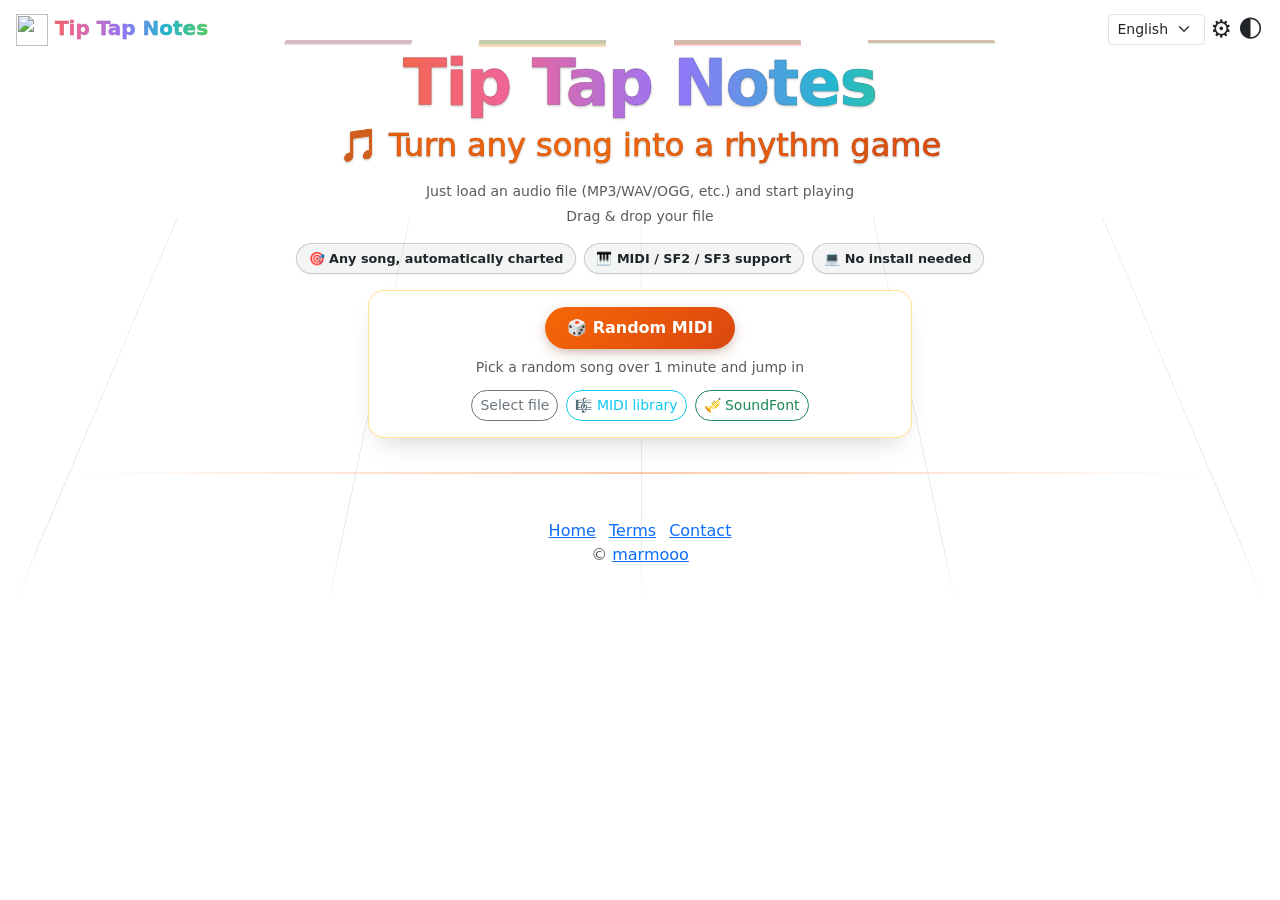
==== src/index.html @ 255fb00b "URL loader" ====
<!DOCTYPE html>
<html lang="en">
  <head>
    <meta charset="utf-8">
    <meta name="viewport" content="width=device-width, initial-scale=1">
    <title>Tip Tap Notes</title>
    <meta name="description" content="A browser-based falling-note rhythm game that automatically generates charts just by loading music files (MP3/WAV/OGG, etc.). Built around tap notes. You can also play MIDI files directly and change the sound source using SoundFonts (SF2/SF3).">
    <meta property="og:title" content="Tip Tap Notes">
    <meta property="og:description" content="A browser-based falling-note rhythm game that automatically generates charts just by loading music files (MP3/WAV/OGG, etc.). Built around hold notes. You can also play MIDI files directly and change the sound source using SoundFonts (SF2/SF3).">
    <meta property="og:type" content="website">
    <meta name="twitter:card" content="summary_large_image">
    <script>
      (function() {
        const saved = localStorage.getItem("darkMode");
        const prefersDark = globalThis.matchMedia("(prefers-color-scheme: dark)").matches;
        const theme = saved || (prefersDark ? "dark" : "light");
        document.documentElement.setAttribute("data-bs-theme", theme);
      })();
    </script>
    <!-- Global site tag (gtag.js) - Google Analytics -->
    <script async src="https://www.googletagmanager.com/gtag/js?id=G-F2179JXDYY"></script>
    <script>
      window.dataLayer = window.dataLayer || [];
      function gtag(){dataLayer.push(arguments);}
      gtag('js', new Date());
      gtag('config', 'G-F2179JXDYY');
    </script>
    <link rel="icon" type="image/png" href="/tip-tap-notes/favicon/favicon.png">
    <link rel="icon" type="image/svg+xml" href="/tip-tap-notes/favicon/favicon.svg">
    <link rel="apple-touch-icon" sizes="180x180" href="/tip-tap-notes/favicon/apple-touch-icon.png">
    <link rel="manifest" href="/tip-tap-notes/favicon/site.webmanifest">
    <link rel="alternate" href="https://marmooo.github.io/tip-tap-notes/" hreflang="x-default">
    <link rel="alternate" href="https://marmooo.github.io/tip-tap-notes/ja/" hreflang="ja">
    <link rel="alternate" href="https://marmooo.github.io/tip-tap-notes/en/" hreflang="en">
    <link class="drop-inline-css" href="https://cdn.jsdelivr.net/npm/bootstrap@5.3.8/dist/css/bootstrap.min.css" rel="stylesheet" crossorigin="anonymous">
    <link class="drop-inline-css" id="iosTouchGuardsStyle" rel="stylesheet" href="/tip-tap-notes/ios-touch-guards.css">
    <style>
      body { min-height: 100dvh; overflow: hidden; }

      #libraryColumns {
        display: flex;
        justify-content: flex-end;
      }

      .table-columns {
        position: relative;
      }
      .table-columns summary {
        cursor: pointer;
        user-select: none;
        list-style: none;
        padding: 0.375rem 0.75rem;
        border: 1px solid var(--bs-border-color);
        border-radius: var(--bs-border-radius);
        background: var(--bs-body-bg);
      }
      .table-columns summary::-webkit-details-marker {
        display: none;
      }
      .table-columns summary::after {
        content: " ▼";
        font-size: 0.75em;
      }
      .table-columns[open]
        summary::after {
        content: " ▲";
      }
      .table-columns ul {
        position: absolute;
        top: calc(100% + 4px);
        right: 0;
        min-width: 180px;
        margin: 0;
        padding: 8px;
        list-style: none;
        border: 1px solid var(--bs-border-color);
        border-radius: var(--bs-border-radius);
        background: var(--bs-body-bg);
        box-shadow: 0 4px 12px rgb(0 0 0 / 0.1);
        z-index: 1000;
      }
      .table-columns li + li {
        margin-top: 6px;
      }
      .table-columns-label {
        display: flex;
        align-items: center;
        gap: 8px;
        cursor: pointer;
      }

      /* Navbar logo: colorful with the same palette as falling notes.
         Outline so it stays readable regardless of background (same idea as top-screen title). */
      .brand-logo {
        background: linear-gradient(90deg,
          #f76707 0%, #f06595 30%, #9775fa 55%, #22b8cf 78%, #51cf66 100%);
        -webkit-background-clip: text; background-clip: text; color: transparent;
        -webkit-text-stroke: 0.4px rgba(0, 0, 0, 0.15);
      }
      html[data-bs-theme="dark"] .brand-logo {
        -webkit-text-stroke: 0.4px rgba(0, 0, 0, 0.35);
        filter: drop-shadow(0 0 10px rgba(151, 117, 250, 0.2));
      }
      @supports not ((background-clip: text) or (-webkit-background-clip: text)) {
        .brand-logo { color: var(--bs-warning); background: none; }
      }

      .gameLayer {
        position: absolute; width: 100%; height: 100%;
        pointer-events: none; touch-action: none;
      }
      #uiCanvas { pointer-events: auto; outline: none; }

      /* ===== HUD stack: pause button / track attribution / score =====
         A single CSS Grid replaces the old absolute-position + JS height-sync
         (--attr-h) approach. Grid's "auto" tracks size themselves to each
         item's real rendered width/height, so pause and score never overlap
         attribution regardless of font metrics (no rem guessing needed), and
         no JS has to measure anything to keep them from colliding.
         Wide screens: one row [pause | attribution (flexible) | score].
         Narrow/short screens: attribution on its own full-width row above,
         pause/score sharing the row below (media query only swaps the grid
         template; no JS involved). */
      #hudStack {
        position: absolute;
        top: var(--topbar-h, 48px);
        left: 0.625rem;
        right: 0.625rem;
        z-index: 6;
        display: grid;
        grid-template-columns: auto 1fr auto;
        grid-template-areas: "pause attr score";
        align-items: start;
        column-gap: 0.5rem;
        pointer-events: none;
      }
      #hudStack > * { pointer-events: none; }
      #btnPause { grid-area: pause; pointer-events: auto; }
      #trackAttribution { grid-area: attr; }
      #scoreDisplay { grid-area: score; }

      #trackAttribution {
        margin-top: 0.2rem;
        padding: 0.2rem 0.45rem;
        border-radius: 0.4rem;
        text-align: center;
        min-width: 0; /* allow the grid item to shrink below content width for ellipsis */
        background: color-mix(in srgb, var(--bs-body-bg) 38%, transparent);
        backdrop-filter: blur(4px);
        -webkit-backdrop-filter: blur(4px);
        box-shadow: none;
        line-height: 1.2;
      }
      #trackAttribution.hidden { display: none !important; }
      #trackAttribution a {
        pointer-events: auto;
        color: inherit;
        text-decoration: underline;
        text-underline-offset: 2px;
      }
      #trackAttrTitle {
        font-weight: 700;
        white-space: nowrap;
        overflow: hidden;
        text-overflow: ellipsis;
      }
      #trackAttrMeta {
        color: var(--bs-secondary-color);
        white-space: nowrap;
        overflow: hidden;
        text-overflow: ellipsis;
      }
      #trackAttrMeta .sep::before {
        content: " · ";
        opacity: 0.7;
      }

      /* Score HUD, formerly drawn on Canvas (ctx.fillText); now a DOM element so
         the browser lays it out for real instead of us guessing its pixel width.
         Same look as before: bold monospace, colored via --score-color (set from
         JS to mirror rhythm-game.js's accentColor||uiColor), no glow (the canvas
         version didn't glow the score either -- only combo does). */
      #scoreDisplay {
        margin-top: 0.2rem;
        padding-right: 0.2rem;
        font: bold 1.15rem/1.2 monospace;
        color: var(--score-color, currentColor);
        text-align: right;
        white-space: nowrap;
      }
      #scoreDisplay.hidden { display: none !important; }

      /* Narrow / short: attribution full-width on its own row; pause/score below it */
      @media (max-width: 576px), (max-height: 420px) {
        #hudStack {
          grid-template-columns: auto 1fr;
          grid-template-rows: auto auto;
          grid-template-areas:
            "attr  attr"
            "pause score";
          row-gap: 0.3rem;
        }
        #trackAttribution {
          padding: 0.15rem 0.4rem;
          background: color-mix(in srgb, var(--bs-body-bg) 32%, transparent);
        }
      }

      #canvasWrap {
        position: relative; overflow: hidden;
        background-color: var(--bs-body-bg);
        /* Always full viewport width: cancel parent .container-fluid.px-2 left/right padding
           (0.5rem). Height is fixed to full screen (see setWrapHeight()).
           #topnav is position:fixed and floats above the canvas only; it no longer
           consumes layout height, so canvasWrap does not need to subtract it
           (to gain a bit more play area on short devices like iPhone SE landscape). */
        margin-left: -0.5rem;
        margin-right: -0.5rem;
        width: calc(100% + 1rem);
      }

      /* ===== TOP BAR: transparent nav floating above the canvas =====
         position:fixed takes it out of layout so canvasWrap stays full-screen.
         Background is bg-transparent (HTML class); here we only handle
         position/z-index and click-through (gaps pass through to canvas;
         logo and buttons receive clicks). */
      #topnav {
        position: fixed; top: 0; left: 0; right: 0; z-index: 20;
      }
      .backgroundLayer {
        position: absolute; top: 0; left: 0; width: 100%; height: 100%;
        object-fit: cover; object-position: center; pointer-events: none;
      }

      .overlay {
        position: absolute; inset: 0;
        display: flex; flex-direction: column;
        align-items: center; justify-content: center;
        /* High opacity and uniform full-screen so text stays readable
           even when a background image/video is loaded (no center-only fade). */
        background-color: rgba(var(--bs-body-bg-rgb), 0.8);
        z-index: 10;
      }
      .overlay.hidden { display: none; }

      /* ===== Start screen (top screen) hero effect =====
         Preview the real game view (4 lanes, perspective, notes falling from above)
         as the top-screen background so the player sees what is coming before reading.
         Light mode: crisp high-contrast base styles (blur glow is almost invisible).
         Dark mode (data-bs-theme="dark"): add glow effects on top. */
      #screenStart { position: relative; isolation: isolate; }

      /* Tip Tap Notes logo heading (h1). Same palette as navbar .brand-logo,
         scaled up for the hero. */
      .hero-logo {
        margin: 0;
        font-size: clamp(2rem, 7vw + 1rem, 4rem);
        font-weight: 800; letter-spacing: -0.02em; line-height: 1.1;
      }
      @supports (background-clip: text) or (-webkit-background-clip: text) {
        .hero-logo {
          background: linear-gradient(90deg,
            #f76707 0%, #f06595 30%, #9775fa 55%, #22b8cf 78%, #51cf66 100%);
          -webkit-background-clip: text; background-clip: text; color: transparent;
          -webkit-text-stroke: 0.6px rgba(0, 0, 0, 0.18);
          filter: drop-shadow(0 1px 1px rgba(0, 0, 0, 0.25));
        }
      }
      @supports not ((background-clip: text) or (-webkit-background-clip: text)) {
        .hero-logo { color: var(--bs-warning); }
      }

      @supports (background-clip: text) or (-webkit-background-clip: text) {
        #screenStart .hero-title {
          background: linear-gradient(120deg, #e8590c 0%, #f76707 45%, #d9480f 100%);
          -webkit-background-clip: text; background-clip: text; color: transparent;
          /* Thin stroke + short hard shadow so outline stays clear on any bg image/video. */
          -webkit-text-stroke: 0.6px rgba(0, 0, 0, 0.18);
          filter: drop-shadow(0 1px 1px rgba(0, 0, 0, 0.25));
        }
      }

      #startFeatureBadges .feature-chip {
        display: inline-flex; align-items: center; gap: .4em;
        padding: .4em .9em; border-radius: 999px;
        font-size: .8rem; font-weight: 600;
        color: var(--bs-body-color);
        background: color-mix(in srgb, currentColor 5%, transparent);
        border: 1px solid color-mix(in srgb, currentColor 20%, transparent);
        box-shadow: 0 1px 2px rgba(0, 0, 0, 0.05);
      }

      #selectPanel {
        position: relative;
        background: color-mix(in srgb, var(--bs-body-bg) 92%, transparent);
        border: 1px solid color-mix(in srgb, var(--bs-warning) 45%, transparent) !important;
        border-radius: 1rem !important;
        box-shadow: 0 12px 30px -14px rgba(0, 0, 0, 0.25);
        transition: border-color 120ms ease, background-color 120ms ease,
                    box-shadow 120ms ease;
      }
      #selectPanel.drag-active {
        border-color: var(--bs-warning) !important;
        background: color-mix(in srgb, var(--bs-warning) 8%, var(--bs-body-bg));
        box-shadow: 0 0 0 3px color-mix(in srgb, var(--bs-warning) 18%, transparent);
      }
      #selectPanel.drag-active::after {
        content: "Drop here";
        position: absolute;
        inset: 0;
        display: flex;
        align-items: center;
        justify-content: center;
        border-radius: inherit;
        background: color-mix(in srgb, var(--bs-body-bg) 75%, transparent);
        color: var(--bs-warning-text-emphasis);
        font-weight: 600;
        pointer-events: none;
      }
      /* Primary CTA on start screen: Random MIDI */
      #btnRandomMidiStart {
        background: linear-gradient(135deg, #f76707, #d9480f);
        border: none; color: #fff;
        box-shadow: 0 4px 14px -4px rgba(120, 53, 15, 0.55);
        font-weight: 700;
        padding: 0.55rem 1.35rem;
      }
      #btnRandomMidiStart:hover, #btnRandomMidiStart:focus {
        background: linear-gradient(135deg, #fd7e14, #d9480f);
        color: #fff;
      }
      #btnRandomMidiStart:disabled {
        opacity: 0.75;
      }
      @media (prefers-reduced-motion: no-preference) {
        #btnRandomMidiStart { animation: heroPulse 2.6s ease-in-out infinite; }
      }
      @keyframes heroPulse {
        0%, 100% { box-shadow: 0 4px 14px -4px rgba(120, 53, 15, 0.55); }
        50%      { box-shadow: 0 6px 20px 0px rgba(120, 53, 15, 0.7); }
      }

      /* ---- Dark mode: add glow / glass effects ---- */
      html[data-bs-theme="dark"] .hero-logo {
        -webkit-text-stroke: 0.6px rgba(0, 0, 0, 0.35);
        filter: drop-shadow(0 2px 18px rgba(151, 117, 250, 0.25));
      }
      html[data-bs-theme="dark"] #screenStart .hero-title {
        background: linear-gradient(120deg, #ffe066 0%, #ffb703 45%, #fb8500 100%);
        -webkit-background-clip: text; background-clip: text;
        -webkit-text-stroke: 0.6px rgba(0, 0, 0, 0.35);
        filter: drop-shadow(0 2px 16px rgba(251, 133, 0, 0.25));
      }
      html[data-bs-theme="dark"] #selectPanel {
        background: color-mix(in srgb, var(--bs-body-bg) 55%, transparent);
        backdrop-filter: blur(10px);
        box-shadow: 0 12px 40px -16px rgba(0, 0, 0, 0.45),
                    0 0 0 1px color-mix(in srgb, var(--bs-warning) 8%, transparent) inset;
      }
      html[data-bs-theme="dark"] #btnRandomMidiStart {
        background: linear-gradient(135deg, #ffb703, #fb8500);
        box-shadow: 0 4px 18px -4px rgba(251, 133, 0, 0.65);
        animation-name: heroPulseDark;
      }
      html[data-bs-theme="dark"] #btnRandomMidiStart:hover,
      html[data-bs-theme="dark"] #btnRandomMidiStart:focus {
        background: linear-gradient(135deg, #ffc93c, #fb8500);
        color: #fff;
      }
      @keyframes heroPulseDark {
        0%, 100% { box-shadow: 0 4px 18px -4px rgba(251, 133, 0, 0.65); }
        50%      { box-shadow: 0 6px 26px 2px rgba(251, 133, 0, 0.85); }
      }

      .lane-key-chip {
        display: inline-block; width: 2.2em; height: 2.2em;
        line-height: 2.2em; text-align: center; border-radius: 6px;
        font-family: monospace; font-weight: bold; font-size: 1.05em;
        border: 1px solid transparent;
        margin: 2px;
        /* --lane-color is set per lane by JS (renderKeyHints).
           color / background mix currentColor (auto light/dark) with lane color
           via color-mix so contrast stays consistent in both themes. */
        --lane-color: currentColor;
        background: color-mix(in srgb, var(--lane-color) 20%, transparent);
        border-color: var(--lane-color);
        color: color-mix(in srgb, var(--lane-color) 65%, currentColor 35%);
      }

      .grade-badge { font-size: 3.5rem; font-weight: 900; line-height: 1; }
      .grade-S { color: #ffe066; text-shadow: 0 0 20px #ffe066; }
      .grade-A { color: #66ffcc; text-shadow: 0 0 20px #66ffcc; }
      .grade-B { color: #66ccff; text-shadow: 0 0 20px #66ccff; }
      .grade-C { color: #ff9966; text-shadow: 0 0 20px #ff9966; }
      .grade-D { color: #ff6666; text-shadow: 0 0 20px #ff6666; }

      /* Generic hide class (used for MIDI player / audio transport switching) */
      .hidden { display: none !important; }

      /* Audio-mode hint (readyHintAudio): switchMode() sets html[data-mode];
         show only when in audio mode. */
      [data-hint-mode] { display: none; }
      html[data-mode="audio"] [data-hint-mode="audio"] {
        display: block;
      }

      .border-dashed { border-style: dashed !important; }

      .lane-color-grid { display: flex; flex-wrap: wrap; gap: 6px; }
      .lane-color-grid label {
        display: flex; flex-direction: column; align-items: center; gap: 2px; width: 40px;
      }
      .lane-color-grid input[type=color] {
        width: 100%; height: 32px; padding: 2px; border-radius: 4px; cursor: pointer;
      }

      .lane-key-input { width: 2.4em; height: 2.4em; padding: 0; font-size: 1.1em; }

      .lane-input-wrap {
        display: flex; flex-direction: column; align-items: center; gap: 0.25rem;
      }

      #resultTable td { padding: 2px 14px; }
      #resultTable .label { color: var(--bs-secondary-color); }

      audio#player { width: 100%; height: 36px; }
      #analyzingProgressWrap { width: 240px; }
    </style>

    <!-- Styles dedicated to the top-screen “falling notes” effect.
         Same perspective as the real game: trapezoid grows larger toward the front.
         Colors/opacity are light-mode base; dark mode (data-bs-theme="dark") adds stronger glow. -->
    <style id="heroFallingNotesStyle">
      .hero-bg {
        position: absolute; inset: 0; z-index: -1;
        overflow: hidden; pointer-events: none;
        /* Avoid a hard band mid-screen: no center mask; keep overall thin uniform opacity.
           Soft fade only at top and bottom edges. */
        -webkit-mask-image: linear-gradient(to bottom, transparent 0%, black 8%, black 92%, transparent 100%);
        mask-image: linear-gradient(to bottom, transparent 0%, black 8%, black 92%, transparent 100%);
      }
      .hero-lanes {
        position: absolute; left: 50%; bottom: -6%;
        width: 100%; height: 150%;
        transform: translateX(-50%) perspective(1800px) rotateX(50deg);
        transform-origin: bottom center;
        display: flex; gap: 3px;
      }
      .hero-lane {
        flex: 1; position: relative;
        border-left: 1px solid color-mix(in srgb, currentColor 10%, transparent);
      }
      .hero-lane:last-child { border-right: 1px solid color-mix(in srgb, currentColor 10%, transparent); }

      /* Note body: just a rectangle of constant size moving top: -70% → 112% at fixed speed
         (same as the real game: shared speed, no overtaking).
         Looking smaller farther / larger nearer is purely from the parent .hero-lanes
         perspective(1800px) rotateX(50deg) plane transform — not per-note scale or clip-path.
         perspective was originally 500px, which put the vanishing point well below the top
         of the screen so notes never appeared to emerge from the very top no matter how far
         top was extended. Widening to 1800px pushes the vanishing point off the top of the
         screen so top: -70% can be used as “appear near the top edge”
         (rotateX was strengthened from 42° to 50° to restore trapezoid narrowing after
         the vanishing point was pushed up; perspective also went 1400→1800px for headroom
         on tall screens so the vanishing point stays off-screen).
         --note-h (subtle length variation of tap notes) and --note-color are set per note
         in HTML; CSS only consumes them. We do not vary trapezoid angle per lane
         (overkill for a background effect). */
      .hero-note {
        position: absolute; top: -70%;
        left: var(--note-l, 17%); right: var(--note-r, 17%);
        height: var(--note-h, 11px);
        border-radius: 1px;
        background: color-mix(in srgb, var(--note-color, #f76707) 28%, transparent);
      }
      .hero-judgeline {
        position: absolute; left: 6%; right: 6%; bottom: 21%; height: 2px;
        background: linear-gradient(90deg, transparent, color-mix(in srgb, #f76707 35%, transparent) 50%, transparent);
      }
      @media (prefers-reduced-motion: no-preference) {
        .hero-note {
          animation-name: heroFall;
          animation-duration: 10s; /* shared by all notes = constant speed (slow fall) */
          animation-timing-function: linear;
          animation-iteration-count: infinite;
        }
      }
      @keyframes heroFall {
        from { top: -70%; }
        to   { top: 112%; }
      }
      @media (prefers-reduced-motion: reduce) {
        .hero-note { top: 45%; }
      }

      /* ---- Dark mode: mild glow (always behind text, so keep it moderate) ---- */
      html[data-bs-theme="dark"] .hero-note {
        background: color-mix(in srgb, var(--note-color, #fb8500) 25%, transparent);
        box-shadow: 0 0 8px color-mix(in srgb, var(--note-color, #fb8500) 30%, transparent);
      }
      html[data-bs-theme="dark"] .hero-judgeline {
        background: linear-gradient(90deg, transparent, color-mix(in srgb, var(--bs-warning) 55%, transparent) 50%, transparent);
      }
    </style>
    <script data-ad-client="ca-pub-6459713332128733" async src="https://pagead2.googlesyndication.com/pagead/js/adsbygoogle.js"></script>
  </head>
  <body>

    <!-- TOP BAR -->
    <nav id="topnav" class="navbar navbar-expand bg-transparent">
      <div class="container-fluid px-3 gap-2">
        <a class="navbar-brand mb-0 fw-bold brand-logo" href="/tip-tap-notes/">
          <img alt="" src="/tip-tap-notes/favicon/favicon.svg" width="32" height="32">
          Tip Tap Notes
        </a>
        <div class="d-flex gap-1 ms-auto align-items-center">
          <select title="language" id="lang" class="form-select form-select-sm">
            <option value="ja">日本語</option>
            <option value="en" selected>English</option>
            <option value="zh">中文</option>
          </select>
          <button title="configuration" id="btnSettings"    class="fs-4 btn p-0">⚙</button>
          <button title="toggle dark-mode" id="toggleDarkMode" class="fs-4 btn p-0">🌓</button>
        </div>
      </div>
    </nav>

    <div class="container-fluid px-2">

      <!-- Native <audio> for playback. GUI is hidden; used only as the internal playback engine
           (controls are the large center button, top-left pause button, and Space key). -->
      <audio id="player" preload="auto" hidden></audio>

      <!-- Game canvas -->
      <div id="canvasWrap">
        <img id="backgroundImage" class="backgroundLayer" hidden>
        <video id="backgroundVideo" class="backgroundLayer" hidden loop muted autoplay playsinline></video>
        <canvas id="noteCanvas"     class="gameLayer"></canvas>
        <canvas id="particleCanvas" class="gameLayer"></canvas>
        <canvas id="uiCanvas"       class="gameLayer"></canvas>

        <!-- HUD stack: pause button, track attribution, score. Laid out together as a
             CSS Grid (see #hudStack) so they never overlap and the narrow/wide reflow
             is pure CSS -- no JS height sync needed. -->
        <div id="hudStack">
          <!-- Pause button. Both MIDI and audio modes call togglePause() from this
               button (MIDI mode uses midy.pause()/resume() internally).
               SVG instead of emoji (⏸/▶) to avoid font/OS overflow or clipping on the
               round button; fixed-size SVG. Actual swap is done by ICON_PAUSE / ICON_PLAY
               via innerHTML in game.js. -->
          <button id="btnPause" type="button" title="Space to pause/resume"
                  class="btn btn-sm btn-secondary rounded-circle hidden
                         d-flex align-items-center justify-content-center"
                  style="width:2.4rem; height:2.4rem; padding:0;">
            <svg xmlns="http://www.w3.org/2000/svg" width="24" height="24"
                 viewBox="0 -960 960 960" fill="currentColor" aria-hidden="true">
              <path d="M555-200v-560h175v560H555Zm-325 0v-560h175v560H230Z"></path>
            </svg>
          </button>

          <!-- Track attribution for MIDI library works (title / composer / site / license) -->
          <div id="trackAttribution" class="small hidden" aria-live="polite">
            <div id="trackAttrTitle"></div>
            <div id="trackAttrMeta"></div>
          </div>

          <!-- Score HUD. Formerly drawn on the Canvas top-right corner
               (rhythm-game.js #drawHUD); moved to DOM so the grid can size around
               its real rendered width instead of us hard-coding an inset. Text is
               kept in sync with lastResult.score from game.js's rAF loop. -->
          <div id="scoreDisplay" class="hidden" aria-hidden="true">0000000</div>
        </div>

        <!-- Pause overlay (shown/hidden from btnPause only while playing) -->
        <div id="pauseOverlay" class="hidden"
             style="position:absolute; inset:0; z-index:4; display:flex;
                    align-items:center; justify-content:center;
                    background:rgba(0,0,0,0.45); pointer-events:none;">
          <div class="fs-2 fw-bold text-white">Paused</div>
        </div>

        <!-- Start screen (title/description always fixed; no mode-based switching) -->
        <div id="screenStart" class="overlay pt-5">
          <div class="hero-bg" aria-hidden="true">
            <div class="hero-lanes">
              <div class="hero-lane">
                <span class="hero-note" style="--note-h:14px; --note-color:#f76707; animation-delay:-0.3s;"></span>
                <span class="hero-note" style="--note-h:16px; --note-color:#22b8cf; animation-delay:-2.9s;"></span>
                <span class="hero-note" style="--note-h:19px; --note-color:#f06595; animation-delay:-6.1s;"></span>
              </div>
              <div class="hero-lane">
                <span class="hero-note" style="--note-h:12px; --note-color:#9775fa; animation-delay:-1.1s;"></span>
                <span class="hero-note" style="--note-h:27px; --note-color:#f76707; animation-delay:-3.9s;"></span>
                <span class="hero-note" style="--note-h:21px; --note-color:#51cf66; animation-delay:-7.3s;"></span>
              </div>
              <div class="hero-lane">
                <span class="hero-note" style="--note-h:24px; --note-color:#f06595; animation-delay:-1.6s;"></span>
                <span class="hero-note" style="--note-h:15px; --note-color:#22b8cf; animation-delay:-4.4s;"></span>
                <span class="hero-note" style="--note-h:22px; --note-color:#f76707; animation-delay:-8.2s;"></span>
              </div>
              <div class="hero-lane">
                <span class="hero-note" style="--note-h:18px; --note-color:#51cf66; animation-delay:-2.5s;"></span>
                <span class="hero-note" style="--note-h:13px; --note-color:#9775fa; animation-delay:-5.6s;"></span>
                <span class="hero-note" style="--note-h:12px; --note-color:#f76707; animation-delay:-9.4s;"></span>
              </div>
            </div>
            <div class="hero-judgeline"></div>
          </div>

          <div class="hero text-center px-2">
            <div class="d-none d-md-block">
              <h1 class="hero-logo mb-2">Tip Tap Notes</h1>
              <h2 id="startTitleInitial" class="hero-title mb-3">🎵 Turn any song into a rhythm game</h2>
            </div>
            <div>
              <p id="startHintInitial1" class="text-muted small mb-1">Just load an audio file (MP3/WAV/OGG, etc.) and start playing</p>
              <p id="startHintInitial2" class="text-muted small">Drag &amp; drop your file</p>
            </div>
            <div class="d-none d-md-block">
              <div id="startFeatureBadges" class="d-flex flex-wrap gap-2 justify-content-center my-2">
                <span class="feature-chip">🎯 Any song, automatically charted</span>
                <span class="feature-chip">🎹 MIDI / SF2 / SF3 support</span>
                <span class="feature-chip">💻 No install needed</span>
              </div>
            </div>
                        <!-- Primary: random MIDI for instant play. Secondary: file / library pickers. -->
            <div id="selectPanel" class="card border-secondary-subtle border-dashed mt-3 mx-auto"
                 style="max-width: 34rem;">
              <div class="card-body py-3 px-3 d-flex flex-column gap-2 align-items-center">
                <button id="btnRandomMidiStart" type="button"
                        class="btn btn-primary rounded-pill">
                  🎲 Random MIDI
                </button>
                <p class="small text-muted mb-0 text-center">
                  Pick a random song over 1 minute and jump in
                </p>
                <div class="d-flex flex-wrap gap-2 align-items-center justify-content-center mt-1">
                  <button id="selectFile" class="btn btn-outline-secondary rounded-pill btn-sm">Select file</button>
                  <input id="inputFile" type="file" accept=".mid,.midi,.sf2,.sf3,audio/*" hidden>
                  <button id="openLibrary" class="btn btn-outline-info rounded-pill btn-sm"
                          data-bs-toggle="modal" data-bs-target="#screenLibrary">🎼 MIDI library</button>
                  <button id="openSoundFontLibrary" class="btn btn-outline-success rounded-pill btn-sm"
                          data-bs-toggle="modal" data-bs-target="#soundFontLibraryModal">🎺 SoundFont</button>
                </div>
              </div>
            </div>

            <div id="keyHintStart" class="d-flex gap-1 mt-3 flex-wrap justify-content-center"></div>
          </div>

          <footer class="pt-md-5 alert text-center">
            <div class="pt-3">
              <a class="px-1" href="/">Home</a>
              <a class="px-1" href="/terms/">Terms</a>
              <a class="px-1" href="https://github.com/marmooo/tip-tap-notes">Contact</a>
            </div>
            <div class="text-muted">&copy; <a href="https://github.com/marmooo">marmooo</a>
            </div>
          </footer>
        </div>

        <!-- Ready screen -->
        <div id="screenReady" class="overlay hidden">
          <div id="playLengthToggle" class="btn-group mb-3" role="group" aria-label="Play length">
            <input type="radio" class="btn-check" name="playLength" id="playLengthShort"
                   data-length="short" autocomplete="off" checked>
            <label class="btn btn-outline-primary" for="playLengthShort">SHORT<br>(2:00)</label>

            <input type="radio" class="btn-check" name="playLength" id="playLengthOriginal"
                   data-length="original" autocomplete="off">
            <label class="btn btn-outline-primary" for="playLengthOriginal">ORIGINAL</label>
          </div>
          <button id="btnBigStart" type="button"
                  class="btn btn-primary rounded-circle fw-bold d-flex flex-column
                         align-items-center justify-content-center mb-3"
                  style="width:8rem;height:8rem;font-size:1.1rem;">
            <svg xmlns="http://www.w3.org/2000/svg" width="48" height="48"
                 viewBox="0 -960 960 960" fill="currentColor" aria-hidden="true">
              <path d="M320-203v-560l440 280-440 280Z"></path>
            </svg>
            Start
          </button>
          <p id="readyHintAudio" class="text-muted small mb-1" data-hint-mode="audio">Chart will be generated automatically when you start</p>
          <div class="d-flex gap-1 flex-wrap justify-content-center mb-1">
            <span id="keyHintReady" class="d-inline-flex gap-1 flex-wrap justify-content-center"></span>
          </div>
          <p class="small text-muted mb-3">You can also start with the Space key</p>
          <p class="small text-muted mb-1">Difficulty: <strong id="diffLabel" class="text-warning-emphasis">—</strong>
            　Notes: <span id="noteCountLabel">—</span></p>
          <button id="btnChangeFileReady" type="button"
                  class="btn btn-sm btn-link text-muted mt-1">📂 Back to start screen</button>
        </div>

        <!-- Analyzing screen (audio mode only) -->
        <div id="screenAnalyzing" class="overlay hidden">
          <h2 class="fw-bold mb-3 text-warning-emphasis">🔍 Generating chart…</h2>
          <div id="analyzingProgressWrap" class="progress" style="height:8px;">
            <div class="progress-bar bg-warning" id="analyzingProgressBar" style="width:0%"></div>
          </div>
          <p id="analyzingStage" class="small text-muted mt-2"></p>
        </div>

        <!-- Result screen -->
        <div class="modal" id="screenResult" tabindex="-1" aria-labelledby="screenResultLabel" aria-hidden="true">
          <div class="modal-dialog modal-dialog-scrollable modal-dialog-centered">
            <div class="modal-content text-center">
              <div class="modal-header justify-content-center border-0 pb-0">
                <div>
                  <div id="resultGrade" class="grade-badge mb-1"></div>
                  <h3 class="fw-bold mb-0 text-warning-emphasis" id="screenResultLabel">RESULT</h3>
                </div>
              </div>
              <div class="modal-body pt-2">
                <table id="resultTable" class="mx-auto mb-0 small">
                  <tr><td class="label">Score</td>    <td id="rScore"    class="text-end fw-bold"></td></tr>
                  <tr><td class="label">Accuracy</td> <td id="rAccuracy" class="text-end"></td></tr>
                  <tr><td class="label">Max Combo</td><td id="rCombo"    class="text-end"></td></tr>
                  <tr><td class="label">Perfect</td>  <td id="rPerfect"  class="text-end text-warning-emphasis"></td></tr>
                  <tr><td class="label">Great</td>    <td id="rGreat"    class="text-end text-success-emphasis"></td></tr>
                  <tr><td class="label">Good</td>     <td id="rGood"     class="text-end text-info-emphasis"></td></tr>
                  <tr><td class="label">Miss</td>     <td id="rMiss"     class="text-end text-danger-emphasis"></td></tr>
                  <tr><td class="label">Difficulty</td><td id="rDifficulty" class="text-end"></td></tr>
                  <tr><td class="label">Lanes</td>   <td id="rLanes"     class="text-end"></td></tr>
                  <tr><td class="label">Scroll</td>  <td id="rScrollSpeed" class="text-end"></td></tr>
                </table>
              </div>
              <div class="modal-footer flex-column border-0 pt-0">
                <div class="d-flex gap-1 justify-content-center">
                  <div class="w-50">
                    <button id="btnBigReplay" type="button"
                            class="btn btn-primary rounded-pill fw-bold w-100">
                      ▶ Play again
                    </button>
                    <p class="small text-muted mt-1 mb-0 d-none d-md-block">
                      You can also replay with the Space key
                    </p>
                  </div>
                  <div class="w-50">
                    <button id="btnRandomMidi" type="button"
                            class="btn btn-outline-info rounded-pill fw-bold w-100">
                      🎲 Random MIDI
                    </button>
                    <p class="small text-muted mt-1 mb-0 d-none d-md-block">
                      Pick a random song over 1 minute from the MIDI library
                    </p>
                  </div>
                </div>
                <button id="btnChangeFileResult" type="button"
                        class="btn btn-sm btn-link text-muted">📂 Back to start screen</button>
              </div>
            </div>
          </div>
        </div>

        <!-- Settings -->
        <div class="modal" id="screenSettings" tabindex="-1"
                                               aria-labelledby="screenSettingsLabel" aria-hidden="true">
          <div class="modal-dialog modal-dialog-scrollable">
            <div class="modal-content" id="settingsPanel">

              <div class="modal-header">
                <h5 class="modal-title fw-bold text-warning-emphasis" id="screenSettingsLabel">⚙ Settings</h5>
                <button type="button" class="btn-close" id="btnCloseSettings"
                                                        data-bs-dismiss="modal" aria-label="Close"></button>
              </div>

              <div class="modal-body" id="settingsBody">

                <div class="mb-3">
                  <label class="form-label">Difficulty</label>
                  <select class="form-select form-select-sm" id="difficulty">
                    <option value="EASY">EASY — ≈1–1.5 nps, no chords (beginners)</option>
                    <option value="BASIC">BASIC — ≈2–3 nps, max 2 simultaneous (novice)</option>
                    <option value="NORMAL" selected>NORMAL — ≈3–4 nps, max 2 simultaneous (casual)</option>
                    <option value="HARD">HARD — ≈4–6 nps, max 3 simultaneous (experienced)</option>
                    <option value="EXPERT">EXPERT — ≈6–9 nps, max 4 simultaneous (advanced)</option>
                  </select>
                  <div class="small text-muted mt-1">
                    ※ Simultaneous notes are automatically limited when lane count is low<br>
                    <span id="audioDiffNote" class="hidden">※ In audio mode, changing difficulty regenerates the chart on the next play.</span>
                  </div>
                </div>

                <div class="mb-3">
                  <label class="form-label d-flex justify-content-between">
                    Lane count <span id="laneCountVal">4</span>
                  </label>
                  <input type="range" class="form-range" id="laneCount" min="2" max="8" step="1" value="4">
                </div>

                <div class="mb-3">
                  <label class="form-label d-flex justify-content-between">
                    Scroll speed <span id="scrollSpeedVal">500</span>
                  </label>
                  <input type="range" class="form-range" id="scrollSpeed" min="150" max="1200" step="50" value="500">
                </div>

                <div class="mb-3">
                  <label class="form-label d-flex justify-content-between">
                    Canvas resolution (max DPR) <span id="maxPixelRatioVal">2</span>
                  </label>
                  <input type="range" class="form-range" id="maxPixelRatio" min="1" max="3" step="0.5" value="2">
                  <div class="small text-muted mt-1">
                    Caps canvas resolution relative to the device pixel ratio.
                    Lower values use less memory and are more stable on mobile;
                    higher values look sharper on high-DPI displays. Default 2.
                  </div>
                </div>

                <div class="mb-3">
                  <label class="form-label d-flex justify-content-between">
                    MIDI cache level <span id="cacheModeVal">5 (chunk)</span>
                  </label>
                  <input type="range" class="form-range" id="cacheMode" min="0" max="5" step="1" value="5">
                  <div class="small text-muted mt-1">
                    Higher levels cache more aggressively for complex MIDI (may use more memory).
                    If the game crashes on iOS with MIDI, set the optimization level to 0.
                  </div>
                </div>

                <div class="mb-3">
                  <label class="form-label">Lane keys</label>
                  <div id="laneKeyInputs" class="d-flex flex-wrap gap-2">
                    <label class="lane-input-wrap">
                      <span class="small text-muted">1</span>
                      <input type="text" maxlength="1" class="form-control form-control-sm bg-dark text-light border-secondary text-center font-monospace fw-bold lane-key-input">
                    </label>
                    <label class="lane-input-wrap">
                      <span class="small text-muted">2</span>
                      <input type="text" maxlength="1" class="form-control form-control-sm bg-dark text-light border-secondary text-center font-monospace fw-bold lane-key-input">
                    </label>
                    <label class="lane-input-wrap">
                      <span class="small text-muted">3</span>
                      <input type="text" maxlength="1" class="form-control form-control-sm bg-dark text-light border-secondary text-center font-monospace fw-bold lane-key-input">
                    </label>
                    <label class="lane-input-wrap">
                      <span class="small text-muted">4</span>
                      <input type="text" maxlength="1" class="form-control form-control-sm bg-dark text-light border-secondary text-center font-monospace fw-bold lane-key-input">
                    </label>
                    <label class="lane-input-wrap">
                      <span class="small text-muted">5</span>
                      <input type="text" maxlength="1" class="form-control form-control-sm bg-dark text-light border-secondary text-center font-monospace fw-bold lane-key-input">
                    </label>
                    <label class="lane-input-wrap">
                      <span class="small text-muted">6</span>
                      <input type="text" maxlength="1" class="form-control form-control-sm bg-dark text-light border-secondary text-center font-monospace fw-bold lane-key-input">
                    </label>
                    <label class="lane-input-wrap">
                      <span class="small text-muted">7</span>
                      <input type="text" maxlength="1" class="form-control form-control-sm bg-dark text-light border-secondary text-center font-monospace fw-bold lane-key-input">
                    </label>
                    <label class="lane-input-wrap">
                      <span class="small text-muted">8</span>
                      <input type="text" maxlength="1" class="form-control form-control-sm bg-dark text-light border-secondary text-center font-monospace fw-bold lane-key-input">
                    </label>
                  </div>
                </div>

                <div class="mb-3">
                  <label class="form-label">Lane colors</label>
                  <div id="laneColorPickers" class="lane-color-grid">
                    <label class="lane-input-wrap">
                      <span class="small text-muted">1</span>
                      <input type="color" class="form-control form-control-color">
                    </label>
                    <label class="lane-input-wrap">
                      <span class="small text-muted">2</span>
                      <input type="color" class="form-control form-control-color">
                    </label>
                    <label class="lane-input-wrap">
                      <span class="small text-muted">3</span>
                      <input type="color" class="form-control form-control-color">
                    </label>
                    <label class="lane-input-wrap">
                      <span class="small text-muted">4</span>
                      <input type="color" class="form-control form-control-color">
                    </label>
                    <label class="lane-input-wrap">
                      <span class="small text-muted">5</span>
                      <input type="color" class="form-control form-control-color">
                    </label>
                    <label class="lane-input-wrap">
                      <span class="small text-muted">6</span>
                      <input type="color" class="form-control form-control-color">
                    </label>
                    <label class="lane-input-wrap">
                      <span class="small text-muted">7</span>
                      <input type="color" class="form-control form-control-color">
                    </label>
                    <label class="lane-input-wrap">
                      <span class="small text-muted">8</span>
                      <input type="color" class="form-control form-control-color">
                    </label>
                  </div>
                </div>

                <div class="mb-3">
                  <label class="form-label d-flex justify-content-between">
                    Lane opacity <span id="laneOpacityVal">0.35</span>
                  </label>
                  <input type="range" class="form-range" id="laneOpacity" min="0" max="1" step="0.05" value="0.35">
                </div>

                <div class="mb-3">
                  <label class="form-label d-flex justify-content-between align-items-center mb-0">
                    Button text color (accent)
                    <span class="d-flex align-items-center gap-1">
                      <input type="color" id="accentColor" class="form-control form-control-color"
                                                           style="width:2.5em;height:1.8em;padding:2px;">
                      <button type="button" id="btnResetAccentColor"
                                            class="btn btn-sm btn-outline-secondary py-0 px-2">Auto</button>
                    </span>
                  </label>
                  <div class="small text-muted mt-1">
                    Color for all canvas text: lane keys, combo, judgment, score, etc.
                  </div>
                </div>

                <div class="mb-3">
                  <label class="form-label d-flex justify-content-between align-items-center mb-0">
                    Judgment line color
                    <span class="d-flex align-items-center gap-1">
                      <input type="color" id="judgeLineColor" class="form-control form-control-color"
                                                              style="width:2.5em;height:1.8em;padding:2px;">
                      <button type="button" id="btnResetJudgeLineColor"
                                            class="btn btn-sm btn-outline-secondary py-0 px-2">Auto</button>
                    </span>
                  </label>
                </div>

                <div class="mb-3">
                  <label class="form-label d-flex justify-content-between align-items-center mb-0">
                    Lane divider color
                    <span class="d-flex align-items-center gap-1">
                      <input type="color" id="laneLineColor" class="form-control form-control-color"
                                                             style="width:2.5em;height:1.8em;padding:2px;">
                      <button type="button" id="btnResetLaneLineColor"
                                            class="btn btn-sm btn-outline-secondary py-0 px-2">Auto</button>
                    </span>
                  </label>
                  <div class="small text-muted mt-1">
                    Use a high-contrast color if hard to see on the background image.
                  </div>
                </div>

                <div class="mb-3">
                  <label class="form-label d-flex justify-content-between">
                    Judgment offset <span id="judgeOffsetVal">0ms</span>
                  </label>
                  <input type="range" class="form-range" id="judgeOffset"
                                                         min="-200" max="200" step="5" value="0">
                  <div class="small text-muted mt-1">
                    Increase if audio is late, decrease if early.
                  </div>
                </div>

                <div class="mb-3">
                  <div class="form-check form-switch">
                    <input class="form-check-input" type="checkbox" id="perspectiveEnabled" checked>
                    <label class="form-check-label" for="perspectiveEnabled">Perspective (narrower at the top)</label>
                  </div>
                </div>

                <div class="mb-3">
                  <label class="form-label">Background</label>
                  <select class="form-select form-select-sm mb-2" id="backgroundPreset">
                    <option value="">None</option>
                    <option value="/tip-tap-notes/data/nasa-blue-marble.webp">Image 1: NASA Blue Marble</option>
                    <option value="/tip-tap-notes/data/nasa-galaxy.webp">Image 2: NASA Galaxy</option>
                    <option value="/tip-tap-notes/data/nasa-drift-ice.webp">Image 3: NASA Drift Ice</option>
                    <option value="/tip-tap-notes/data/japan-river.webp">Image 4: Japan River</option>
                    <option value="/tip-tap-notes/data/japan-lake.webp">Image 5: Japan Lake</option>
                    <option value="/tip-tap-notes/data/japan-sky.webp" selected>Image 6: Japan Sky</option>
                    <option value="/tip-tap-notes/data/japan-mountain.webp">Image 7: Japan Mountain</option>
                    <option value="/tip-tap-notes/data/japan-pagoda.webp">Image 8: Japan Pagoda</option>
                    <option value="/tip-tap-notes/data/japan-cave.webp">Image 9: Japan Cave</option>
                    <option value="/tip-tap-notes/data/japan-shrine.webp">Image 10: Japan Shrine</option>
                    <option value="/tip-tap-notes/data/fantasy-forest.webp">Image 11: Fantasy Forest</option>
                    <option value="/tip-tap-notes/data/fantasy-lake.webp">Image 12: Fantasy Lake</option>
                    <option value="/tip-tap-notes/data/fantasy-sea.webp">Image 13: Fantasy Sea</option>
                    <option value="/tip-tap-notes/data/fantasy-flare.webp">Image 14: Fantasy Flare</option>
                    <option value="/tip-tap-notes/data/cyber-space.webp">Image 15: Cyber Space</option>
                    <option value="/tip-tap-notes/data/cyber-network.webp">Image 16: Cyber Network</option>
                    <option value="/tip-tap-notes/data/cyber-magic.webp">Image 17: Cyber Magic</option>
                    <option value="/tip-tap-notes/data/movie-earth.webm">Movie 1: Earth</option>
                    <option value="/tip-tap-notes/data/movie-matrix-code.webm">Movie 2: Matrix Code</option>
                    <option value="/tip-tap-notes/data/movie-number-stream.webm">Movie 3: Number Stream</option>
                    <option value="/tip-tap-notes/data/movie-water.webm">Movie 4: Water</option>
                    <option value="custom">Custom file…</option>
                  </select>
                  <input class="form-control form-control-sm"
                         type="file" id="backgroundFile" accept="image/*,video/*">
                </div>

                <hr class="my-4">

                <div class="mb-3">
                  <label class="form-label">Reset</label>
                  <div>
                    <button type="button" id="btnResetAllSettings" class="btn btn-sm btn-outline-danger">
                      Reset all settings
                    </button>
                  </div>
                  <div class="small text-muted mt-1">
                    Clears all saved settings (theme, colors, keys, custom background, etc.)
                    and reloads the page. This cannot be undone.
                  </div>
                </div>

              </div><!-- /settingsBody (modal-body) -->

              <div class="modal-footer" id="settingsFooter">
                <button type="button" id="btnCancelSettings" class="btn btn-outline-secondary"
                                                             data-bs-dismiss="modal">Cancel</button>
                <button type="button" id="btnApplySettings" class="btn btn-primary">Apply & close</button>
              </div>

            </div><!-- /settingsPanel (modal-content) -->
          </div><!-- /modal-dialog -->
        </div><!-- /screenSettings -->

      </div><!-- /canvasWrap -->

      <!-- MIDI library (Bootstrap modal) -->
      <div class="modal" id="screenLibrary" tabindex="-1" aria-labelledby="screenLibraryLabel" aria-hidden="true">
        <div class="modal-dialog modal-xl modal-dialog-scrollable">
          <div class="modal-content">
            <div class="modal-header">
              <h5 class="modal-title fw-bold text-warning-emphasis" id="screenLibraryLabel">🎼 MIDI Library</h5>
              <button type="button" class="btn-close" data-bs-dismiss="modal" aria-label="Close"></button>
            </div>
            <div class="modal-body">
              <div id="libraryCollections" class="d-flex flex-wrap gap-1 mb-2 d-none"></div>
              <div id="libraryInstruments" class="d-flex flex-wrap gap-1 mb-2 d-none"></div>
              <div class="d-flex justify-content-between">
                <div class="d-flex flex-wrap align-items-center gap-2 mb-2" id="libraryCategoryToggle">
                  <div class="btn-group" role="group" aria-label="MIDI category">
                    <input type="radio" class="btn-check" name="midiLibraryCategory" id="midiCategoryModern" value="modern" autocomplete="off" checked>
                    <label class="btn btn-outline-primary btn-sm" for="midiCategoryModern">Modern</label>
                    <input type="radio" class="btn-check" name="midiLibraryCategory" id="midiCategoryClassical" value="classical" autocomplete="off">
                    <label class="btn btn-outline-primary btn-sm" for="midiCategoryClassical">Classical</label>
                  </div>
                </div>
                <div class="toolbar d-flex align-items-center gap-2 ms-auto">
                  <div class="small d-none d-md-block">Powered by <a href="https://marmooo.github.io/free-midi/">Free MIDI</a></div>
                  <div id="libraryColumns" class="small"></div>
                </div>
              </div>
              <div class="table-responsive text-nowrap">
                <table id="libraryTable" class="table table-striped table-hover table-bordered table-sm align-middle w-100">
                  <thead><!-- drop-inline-css !-->
                    <tr><th></th></tr>
                    <tr><td></td></tr>
                  </thead>
                  <tbody>
                    <tr><th></th></tr>
                    <tr><td></td></tr>
                  </tbody>
                </table>
              </div>
              <div id="libraryPagination" class="d-flex justify-content-center"></div>
            </div>
          </div>
        </div>
      </div><!-- /screenLibrary -->

      <!-- SoundFont library (Bootstrap modal) -->
      <div class="modal" id="soundFontLibraryModal" tabindex="-1" aria-labelledby="soundFontLibraryModalLabel" aria-hidden="true">
        <div class="modal-dialog modal-dialog-scrollable">
          <div class="modal-content">
            <div class="modal-header">
              <h5 class="modal-title fw-bold text-warning-emphasis" id="soundFontLibraryModalLabel">🎺 SoundFont Library</h5>
              <button type="button" class="btn-close" data-bs-dismiss="modal" aria-label="Close"></button>
            </div>
            <div class="modal-body">
              <form id="soundFontLibraryList" class="d-flex flex-column gap-1">Loading…</form>
            </div>
          </div>
        </div>
      </div><!-- /soundFontLibraryModal -->

    </div>

    <!-- i18n strings for game.js (alerts/error messages, analysis progress labels, etc.
         Dynamic text not held as HTML elements. For localization, swap only this block.) -->
    <div id="i18nStrings" hidden>
      <span data-key="randomMidi">🎲 Random MIDI</span>
      <span data-key="randomMidiLoading">⏳ Loading…</span>
      <span data-key="randomMidiStillLoading">MIDI library is still loading. Please try again in a moment.</span>
      <span data-key="randomMidiNoCandidates">No songs longer than 1 minute were found in the library.</span>
      <span data-key="randomMidiLoadFailedPrefix">Failed to load random MIDI: </span>
      <span data-key="midiFromQueryFailedPrefix">Failed to load MIDI: </span>
      <span data-key="unsupportedFileType">Unsupported file type (supports MIDI / SoundFont / audio files)</span>
      <span data-key="beatmapGenerationFailedPrefix">Chart generation failed: </span>
      <span data-key="audioNotLoaded">Audio is not loaded</span>
      <span data-key="analyzeTimeout">Analysis timed out ({seconds}s). The worker may have crashed.</span>
      <span data-key="noOnsetDetected">No valid onsets (sound attacks) detected. The audio may be silent, extremely short, or very quiet.</span>
      <span data-key="analyzeWorkerErrorPrefix">Analysis worker error: </span>
      <span data-key="analyzeWorkerErrorUnknown">Analysis worker error (details unknown; check the console)</span>
      <span data-key="soundFontLoadFailed">(load failed)</span>
      <span data-key="stage-stft">Analyzing frequencies…</span>
      <span data-key="stage-onset">Detecting onsets…</span>
      <span data-key="stage-tempo">Estimating tempo…</span>
      <span data-key="stage-grid">Snapping to beats…</span>
      <span data-key="stage-notes">Generating notes…</span>
      <span data-key="stage-done">Done</span>
      <span data-key="stage-default">Analyzing…</span>
    </div>

    <div class="drop-inline-css
      modal-backdrop show gap-1
      form-control form-control-sm is-invalid
      pagination page-item page-link active
      btn-check btn btn-sm btn-outline-primary btn-outline-secondary m-1
      list-group shadow-sm list-group-item py-1 px-2
      d-none"></div>
    <script type="module" src="/tip-tap-notes/index.js"></script>
  </body>
</html>
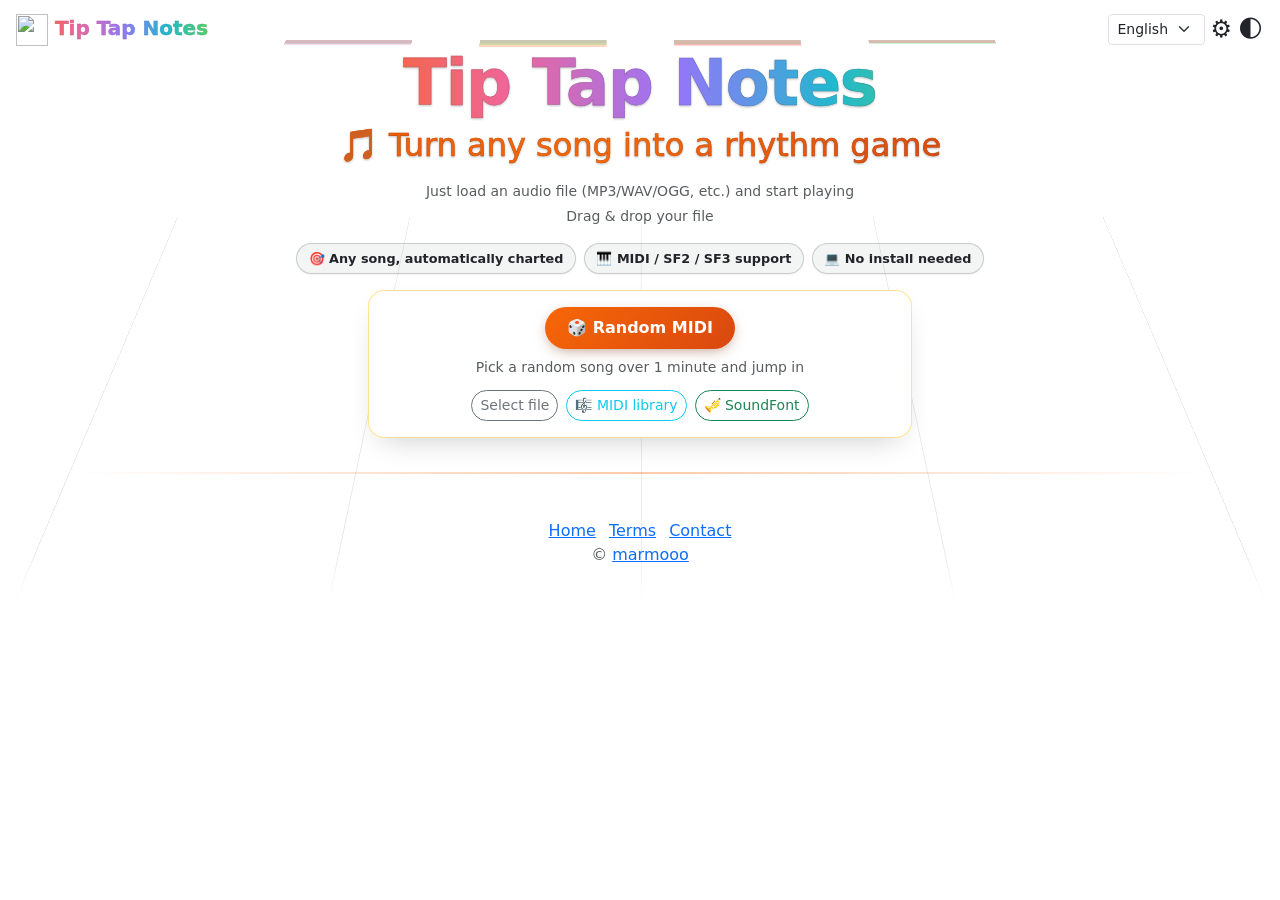
==== commit ed19d35d: "improve css animation" ====
--- a/src/index.html
+++ b/src/index.html
@@ -449,6 +449,8 @@
       .hero-lane {
         flex: 1; position: relative;
         border-left: 1px solid color-mix(in srgb, currentColor 10%, transparent);
+        /* Size container: cqh in heroFall is relative to lane height (not the note). */
+        container-type: size;
       }
       .hero-lane:last-child { border-right: 1px solid color-mix(in srgb, currentColor 10%, transparent); }
 
@@ -472,6 +474,7 @@
         height: var(--note-h, 11px);
         border-radius: 1px;
         background: color-mix(in srgb, var(--note-color, #f76707) 28%, transparent);
+        transform: translateY(0);
       }
       .hero-judgeline {
         position: absolute; left: 6%; right: 6%; bottom: 21%; height: 2px;
@@ -484,13 +487,20 @@
           animation-timing-function: linear;
           animation-iteration-count: infinite;
         }
-      }
+        /* Fully stop (not just pause) when index.js sets html.hero-anim-off:
+           start screen left, or tab backgrounded. animation:none drops the
+           compositor work; play-state:paused alone can still cost CPU. */
+        html.hero-anim-off .hero-note {
+          animation: none !important;
+        }
+      }
+      /* Same travel as old top: -70% → 112% (= +182% of lane height) */
       @keyframes heroFall {
-        from { top: -70%; }
-        to   { top: 112%; }
+        from { transform: translateY(0); }
+        to   { transform: translateY(182cqh); }
       }
       @media (prefers-reduced-motion: reduce) {
-        .hero-note { top: 45%; }
+        .hero-note { top: 45%; animation: none; transform: none; }
       }
 
       /* ---- Dark mode: mild glow (always behind text, so keep it moderate) ---- */
